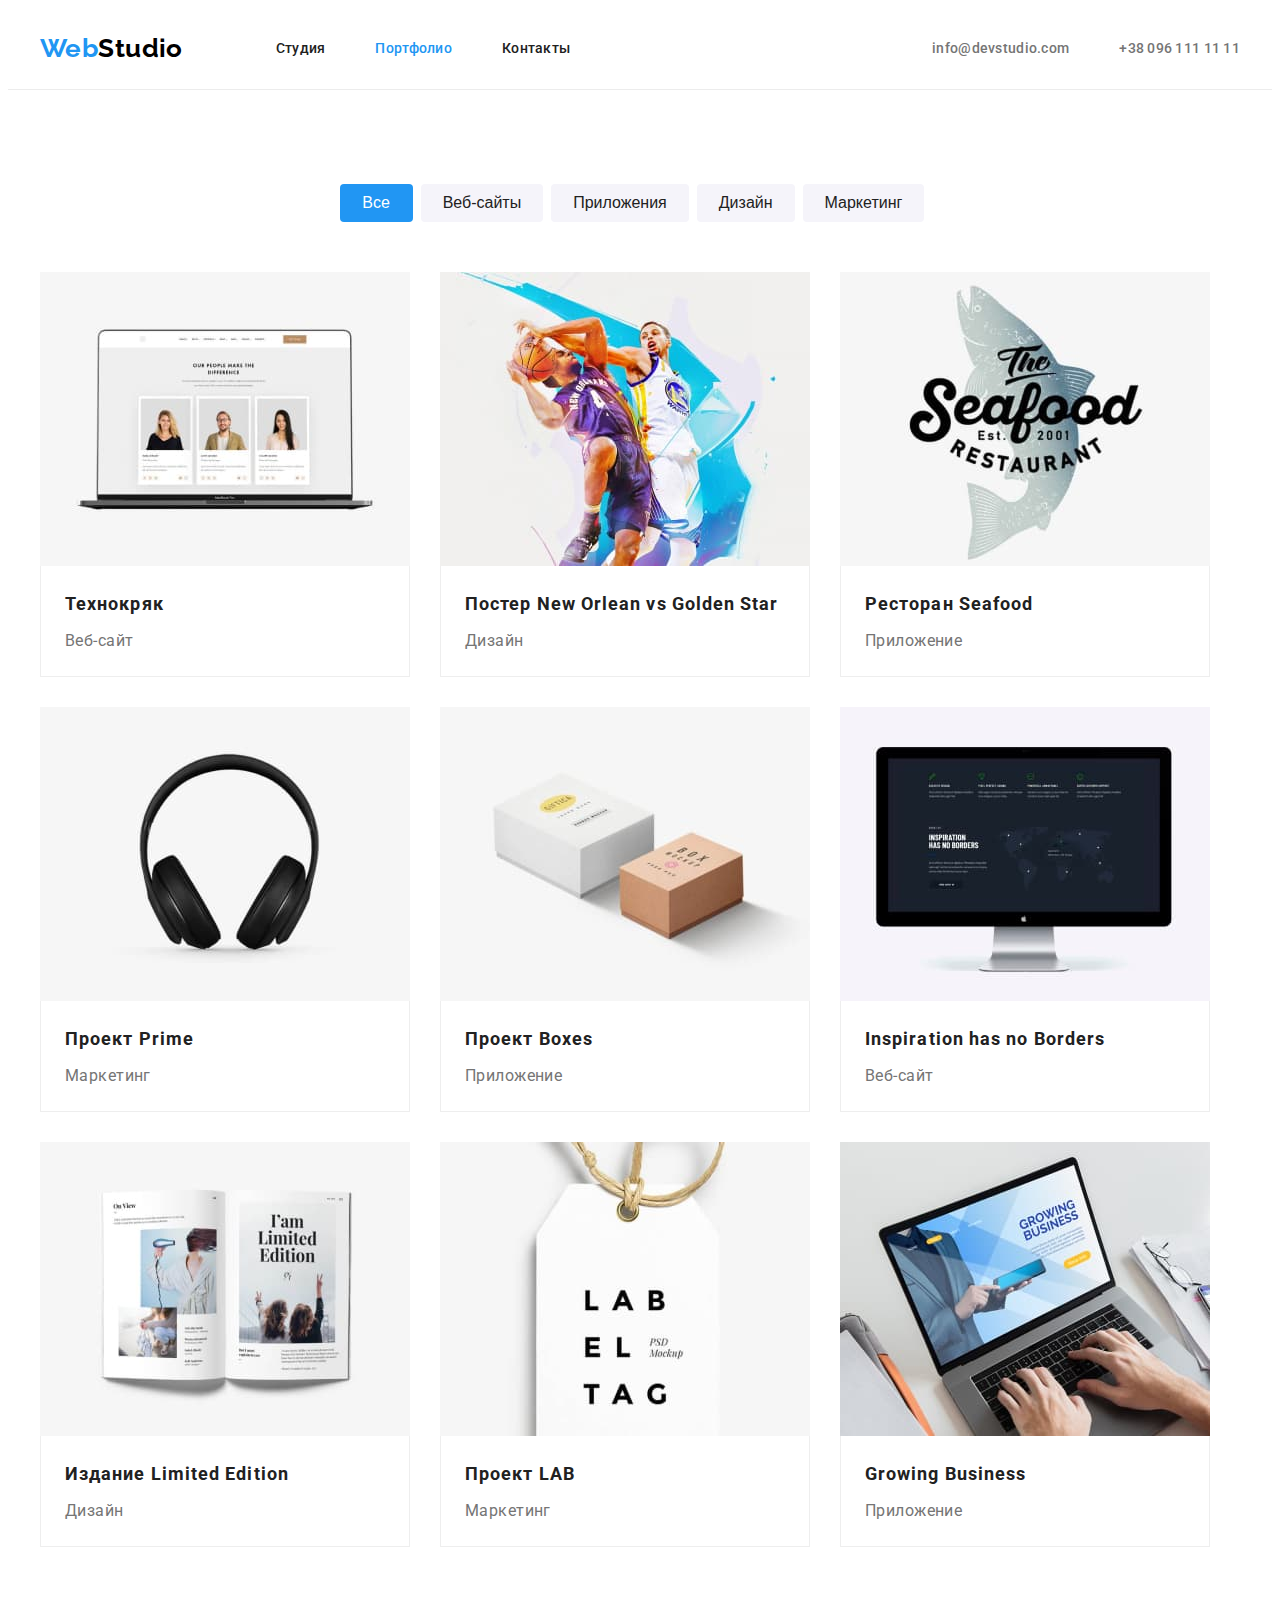
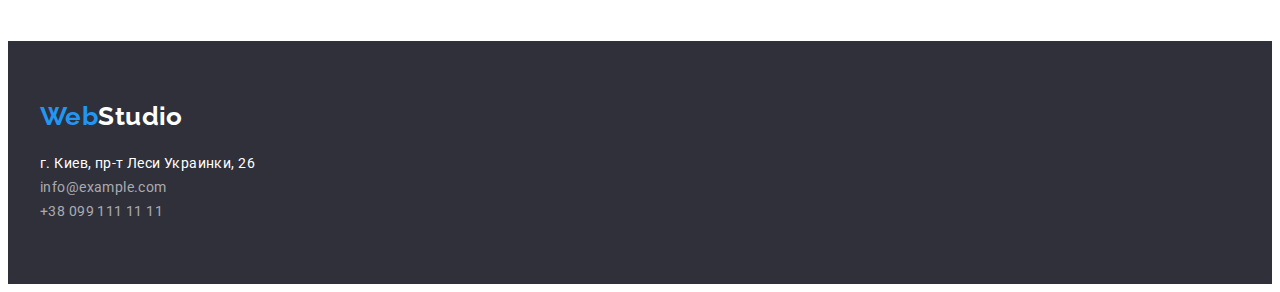
==== portfolio.html @ 03c6ef7c "Создание дз-4" ====
<!DOCTYPE html>
<html lang="ru">
  <head>
    <meta charset="UTF-8" />
    <meta http-equiv="X-UA-Compatible" content="IE=edge" />
    <meta name="viewport" content="width=device-width, initial-scale=1.0" />
    <title>Web Studio</title>
    <link
      rel="stylesheet"
      href="https://cdnjs.cloudflare.com/ajax/libs/modern-normalize/1.1.0/modern-normalize.min.css"
      integrity="sha512-wpPYUAdjBVSE4KJnH1VR1HeZfpl1ub8YT/NKx4PuQ5NmX2tKuGu6U/JRp5y+Y8XG2tV+wKQpNHVUX03MfMFn9Q=="
      crossorigin="anonymous"
      referrerpolicy="no-referrer"
    />
    <link
      href="https://fonts.googleapis.com/css2?family=Raleway:wght@700&family=Roboto:wght@400;500;700;900&display=swap"
      rel="stylesheet"
    />
    <link rel="stylesheet" href="./css/styles.css" />
  </head>
  <body>
    <header class="header">
      <div class="container header-container">
        <a href="" class="link logo header-logo"
          ><span class="logo span">Web</span>Studio</a
        >
        <nav>
          <ul class="list header-list">
            <li class="header-item">
              <a href="./index.html" class="link">Студия</a>
            </li>
            <li class="header-item">
              <a href="./portfolio.html" class="link current">Портфолио</a>
            </li>
            <li class="header-item"><a href="" class="link">Контакты</a></li>
          </ul>
        </nav>
        <ul class="list header-connect-list">
          <li class="header-connect-mail">
            <a href="mailto:info@devstudio.com" class="link mail-link"
              >info@devstudio.com</a
            >
          </li>
          <li class="header-connect-tel">
            <a href="tel:+380961111111" class="link tel-link"
              >+38 096 111 11 11</a
            >
          </li>
        </ul>
      </div>
    </header>
    <main>
      <section class="section portfolio">
        <div class="container">
          <ul class="list portfolio-list-btn">
            <li class="portfolio-btn">
              <button type="button" class="list-button">Все</button>
            </li>
            <li class="portfolio-btn">
              <button type="button" class="portfolio-button">Веб-сайты</button>
            </li>
            <li class="portfolio-btn">
              <button type="button" class="portfolio-button">Приложения</button>
            </li>
            <li class="portfolio-btn">
              <button type="button" class="portfolio-button">Дизайн</button>
            </li>
            <li class="portfolio-btn">
              <button type="button" class="portfolio-button">Маркетинг</button>
            </li>
          </ul>

          <h2 class="visually-hidden">Портфолио</h2>
          <ul class="list portfolio-list">
            <li class="portfolio-item">
              <a href="" class="link"
                ><img
                  src="./images/portfolio/portfolio1.jpg"
                  alt="Сайт"
                  width="370"
                />
                <div class="portfolio-container">
                  <h3 class="potfolio-title">Технокряк</h3>
                  <p class="portfolio-text">Веб-сайт</p>
                </div>
              </a>
            </li>
            <li class="portfolio-item">
              <a href="" class="link"
                ><img
                  src="./images/portfolio/portfolio2.jpg"
                  alt="Дизайн постера"
                  width="370"
                />
                <div class="portfolio-container">
                  <h3 class="potfolio-title">
                    Постер New Orlean vs Golden Star
                  </h3>
                  <p class="portfolio-text">Дизайн</p>
                </div>
              </a>
            </li>
            <li class="portfolio-item">
              <a href="" class="link"
                ><img
                  src="./images/portfolio/portfolio3.jpg"
                  alt="Дизайн ресторана"
                  width="370"
                />
                <div class="portfolio-container">
                  <h3 class="potfolio-title">Ресторан Seafood</h3>
                  <p class="portfolio-text">Приложение</p>
                </div>
              </a>
            </li>
            <li class="portfolio-item">
              <a href="" class="link">
                <img
                  src="./images/portfolio/portfolio4.jpg"
                  alt="Наушники"
                  width="370"
                />
                <div class="portfolio-container">
                  <h3 class="potfolio-title">Проект Prime</h3>
                  <p class="portfolio-text">Маркетинг</p>
                </div>
              </a>
            </li>
            <li class="portfolio-item">
              <a href="" class="link">
                <img
                  src="./images/portfolio/portfolio5.jpg"
                  alt="Коробки"
                  width="370"
                />
                <div class="portfolio-container">
                  <h3 class="potfolio-title">Проект Boxes</h3>
                  <p class="portfolio-text">Приложение</p>
                </div>
              </a>
            </li>
            <li class="portfolio-item">
              <a href="" class="link">
                <img
                  src="./images/portfolio/portfolio6.jpg"
                  alt="Приложение"
                  width="370"
                />
                <div class="portfolio-container">
                  <h3 class="potfolio-title">Inspiration has no Borders</h3>
                  <p class="portfolio-text">Веб-сайт</p>
                </div>
              </a>
            </li>
            <li class="portfolio-item">
              <a href="" class="link">
                <img
                  src="./images/portfolio/portfolio7.jpg"
                  alt="Журнал"
                  width="370"
                />
                <div class="portfolio-container">
                  <h3 class="potfolio-title">Издание Limited Edition</h3>
                  <p class="portfolio-text">Дизайн</p>
                </div>
              </a>
            </li>
            <li class="portfolio-item">
              <a href="" class="link">
                <img
                  src="./images/portfolio/portfolio8.jpg"
                  alt="Ярлык"
                  width="370"
                />
                <div class="portfolio-container">
                  <h3 class="potfolio-title">Проект LAB</h3>
                  <p class="portfolio-text">Маркетинг</p>
                </div>
              </a>
            </li>
            <li class="portfolio-item">
              <a href="" class="link">
                <img
                  src="./images/portfolio/portfolio9.jpg"
                  alt="Ноутбук"
                  width="370"
                />
                <div class="portfolio-container">
                  <h3 class="potfolio-title">Growing Business</h3>
                  <p class="portfolio-text">Приложение</p>
                </div>
              </a>
            </li>
          </ul>
        </div>
      </section>
    </main>

    <footer class="footer">
      <div class="container">
        <a href="" class="link logo-footer"
          ><span class="logo span">Web</span>Studio</a
        >
        <address class="adress">
          <p>г. Киев, пр-т Леси Украинки, 26</p>
          <ul class="list adress">
            <li>
              <a href="mailto:info@example.com" class="link adress-link"
                >info@example.com</a
              >
            </li>
            <li>
              <a href="tel:+380991111111" class="link adress-link"
                >+38 099 111 11 11</a
              >
            </li>
          </ul>
        </address>
      </div>
    </footer>
  </body>
</html>
---- css/styles.css ----
/* цвет основного текста #212121 */
/* вторичный цвет #757575 */
/* белый №FFFFFF */
/* акцент #2196F3 */
/* вторичный цвет фона #F5F4FA */

:root {
  --primary-text-color: #212121;
  --secondary-text-color: #757575;
  --accent-color: #2196f3;
  --primary-white-color: #ffffff;
  --first-bg-color: #2f303a;
  --secondary-bg-color: #f5f4fa;
}

p,
h1,
h2,
h3,
h4,
h5,
h6 {
  margin: 0;
}

ul {
  margin: 0;
  padding: 0;
}

body {
  background-color: var(--primary-white-color);
  color: var(--secondary-text-color);
  font-family: Roboto, sans-serif;
  letter-spacing: 0.03em;
  font-weight: 400;
  font-size: 14px;
  line-height: 1.5;
  text-align: left;
  vertical-align: top;
}

.container {
  width: 1200px;
  padding-left: 15px;
  padding-right: 15px;
  margin: 0 auto;
}

.header {
  border-bottom: 1px solid #ececec;
}

.header-container {
  display: flex;
  align-items: center;
}

.header-connect-list {
  display: flex;
  margin-left: auto;
}

.header-connect-mail {
  margin-right: 50px;
}

.header-logo {
  margin-right: 93px;
}

.header-list {
  display: flex;
}

.header-item:not(:last-child) {
  margin-right: 50px;
}

img {
  display: block;
}

.section {
  padding-top: 94px;
  padding-bottom: 94px;
}

/* Hero */
.hero {
  background-color: var(--first-bg-color);
  padding-top: 200px;
  padding-bottom: 200px;
}

.hero-title {
  color: var(--primary-white-color);
  font-weight: 900;
  font-size: 44px;
  line-height: 1.4;
  text-align: center;
  vertical-align: top;
  letter-spacing: 0.06em;
  text-transform: uppercase;
}

.hero-btn {
  color: var(--primary-white-color);
  background-color: var(--accent-color);
  cursor: pointer;
  min-width: 200px;
  min-height: 50px;
  border-radius: 4px;
  display: block;
  margin: 30px auto 0;
}

.hero-btn:hover,
.hero-btn:focus {
  background-color: #188ce8;
}
.list {
  list-style: none;
}

.link {
  text-decoration: none;
  color: var(--secondary-text-color);
}

/* .mail-link {
  margin-right: 50px;
} */
.mail-link,
.tel-link {
  font-weight: 500;
  line-height: 1.14;
  letter-spacing: 0.02em;
}

.mail-link:hover,
.mail-link:focus,
.tel-link:hover,
.tel-link:focus {
  color: var(--accent-color);
}

/* Logo */
.logo {
  color: #000000;
  font-family: Raleway, sans-serif;
  font-weight: 700;
  font-size: 26px;
  text-decoration: none;
  line-height: 1.2;
}
.logo.span {
  color: var(--accent-color);
}

/* Site nav */
.header-list .link {
  color: var(--primary-text-color);
  font-weight: 500;
  font-size: 14px;
  line-height: 1.2;
  letter-spacing: 0.02em;
  padding-top: 32px;
  padding-bottom: 32px;
  display: block;
}

.header-list .link:hover,
.header-list .link:focus,
.header-list .link:active {
  color: var(--accent-color);
  background-color: #fff;
}

.header-list .link.current {
  color: var(--accent-color);
}

/* Features */

.feature-list {
  display: flex;
}

.feature-item {
  width: 270px;
}
.feature-item:not(:last-child) {
  margin-right: 30px;
}

.feature-list .feature-title {
  color: var(--primary-text-color);
  font-weight: 700;
  font-size: 14px;
  line-height: 1.14;
  text-align: left;
  text-transform: uppercase;
  margin-bottom: 10px;
}

/* Examples */
.section-about {
  padding-top: 0;
  padding-bottom: 94px;
}

.about-list {
  display: flex;
  flex-wrap: wrap;
  margin-right: -30px;
}

.about-item {
  flex-basis: calc((100% - 3 * 30px) / 3);
  margin-right: 30px;
}

.about-title,
.team-title {
  color: var(--primary-text-color);
  font-weight: 700;
  font-size: 36px;
  line-height: 1.17;
  text-align: center;
  margin-bottom: 50px;
}

/* Team */

.team-list {
  display: flex;
  flex-wrap: wrap;
  margin-right: -30px;
}

.team-item {
  flex-basis: calc((100% - 4 * 30px) / 4);
  margin-right: 30px;
}
.team-title-people {
  font-weight: 500;
  font-size: 16px;
  line-height: 1.19;
  text-align: center;
  margin-bottom: 10px;
}

.container-team {
  padding-top: 30px;
  padding-bottom: 30px;
}

.team {
  color: var(--primary-text-color);
  background-color: var(--secondary-bg-color);
}

.team-text {
  color: var(--secondary-text-color);
  font-size: 16px;
  line-height: 1.19;
  text-align: center;
}

/* .team-title {
  text-align: center;
} */

/* Button */
.button {
  color: var(--primary-text-color);
  background-color: #f5f4fa;
  font-weight: 700;
  font-size: 16px;
  line-height: 1.9;
  text-align: center;
  vertical-align: middle;
  letter-spacing: 0.06em;
  cursor: pointer;
  min-width: 200px;
  min-height: 50px;
}

.button:hover,
.button:focus {
  color: var(--primary-white-color);
  background-color: var(--accent-color);
}

.list-button {
  color: var(--primary-white-color);
  background-color: var(--accent-color);
  font-weight: 500;
  font-size: 16px;
  line-height: 1.62;
  text-align: center;
  min-width: 73px;
  min-height: 38px;
  border-radius: 4px;
  border: none;
  padding: 6px 22px;
}

.portfolio-button {
  color: var(--primary-text-color);
  background-color: var(--secondary-bg-color);
  font-weight: 500;
  font-size: 16px;
  line-height: 1.62;
  text-align: center;
  min-width: 73px;
  min-height: 38px;
  border-radius: 4px;
  border: none;
  padding: 6px 22px;
}

.portfolio-button:hover,
.portfolio-button:focus {
  color: var(--primary-white-color);
  background-color: var(--accent-color);
}

/* Adress */
.footer {
  background-color: var(--first-bg-color);
  color: var(--primary-white-color);
  padding-top: 60px;
  padding-bottom: 60px;
}

.logo-footer {
  color: #fff;
  font-family: Raleway, sans-serif;
  font-weight: 700;
  font-size: 26px;
  text-decoration: none;
  line-height: 1.2;
}
span.logo.span {
  margin-bottom: 100px;
}
address {
  color: #ffffff;
  background-color: var(--first-bg-color);
  font-style: normal;
  margin-top: 20px;
}
.adress a {
  color: white;
  text-decoration: none;
}

a.adress-link {
  font-weight: 400;
  font-size: 14px;
  line-height: 1.71;
  text-align: left;
  color: rgba(255, 255, 255, 0.6);
}

address p {
  font-weight: 400;
  font-size: 14px;
  line-height: 1.71;
}

/* Portfolio */
.visually-hidden {
  position: absolute;
  white-space: nowrap;
  width: 1px;
  height: 1px;
  overflow: hidden;
  border: 0;
  padding: 0;
  clip: rect(0 0 0 0);
  clip-path: inset(50%);
  margin: -1px;
}

.portfolio-list-btn {
  display: flex;
  align-items: center;
  flex-wrap: wrap;
  margin-bottom: 50px;
  justify-content: center;
  flex-basis: calc((100% - 5 * 8px) / 5);
}

.portfolio-list-btn:not(:last-child) {
  margin-right: 8px;
}

.portfolio-btn {
  min-width: 73px;
  min-height: 38px;
  margin-right: 8px;
}

.portfolio-list {
  display: flex;
  align-items: center;
  flex-wrap: wrap;
  margin-right: -30px;
  margin-bottom: -30px;
}

.portfolio-item {
  margin-right: 30px;
  margin-bottom: 30px;
}

.portfolio-container {
  padding: 20px 24px;
  border-left: 1px solid #eeeeee;
  border-right: 1px solid #eeeeee;
  border-bottom: 1px solid #eeeeee;
}

.potfolio-title {
  font-weight: 700;
  font-size: 18px;
  line-height: 2;
  letter-spacing: 0.06em;
  color: var(--primary-text-color);
  margin-bottom: 4px;
}

.portfolio-text {
  font-size: 16px;
  line-height: 1.88;
  color: var(--secondary-text-color);
}
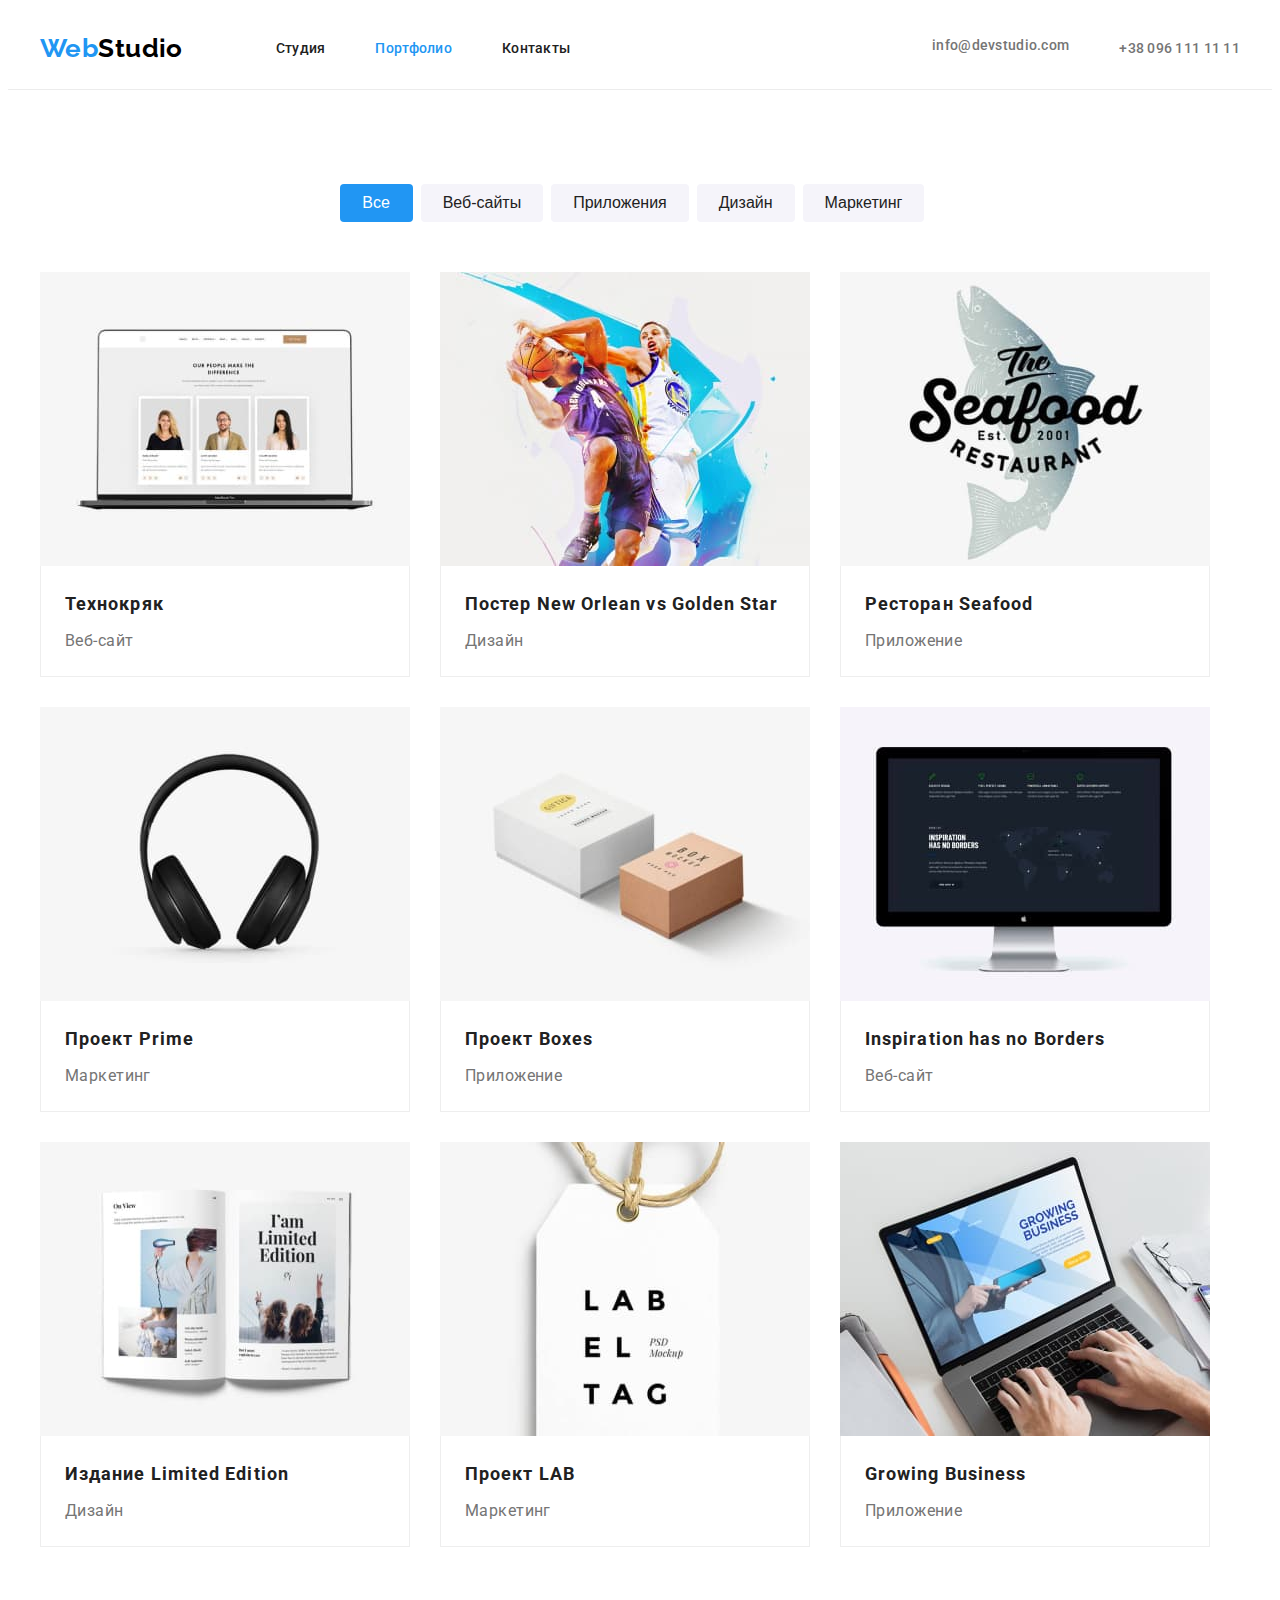
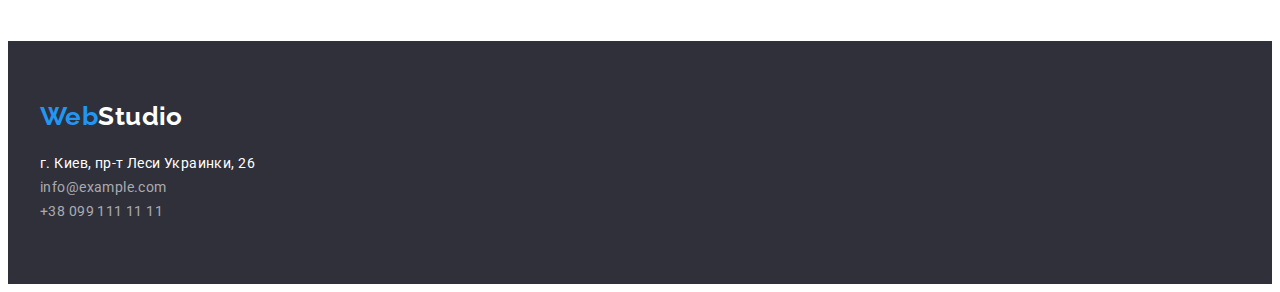
==== commit 79586663: "Проба вставить иконки" ====
--- a/portfolio.html
+++ b/portfolio.html
@@ -73,123 +73,141 @@
           <h2 class="visually-hidden">Портфолио</h2>
           <ul class="list portfolio-list">
             <li class="portfolio-item">
-              <a href="" class="link"
-                ><img
-                  src="./images/portfolio/portfolio1.jpg"
-                  alt="Сайт"
-                  width="370"
-                />
-                <div class="portfolio-container">
-                  <h3 class="potfolio-title">Технокряк</h3>
-                  <p class="portfolio-text">Веб-сайт</p>
-                </div>
-              </a>
-            </li>
-            <li class="portfolio-item">
-              <a href="" class="link"
-                ><img
-                  src="./images/portfolio/portfolio2.jpg"
-                  alt="Дизайн постера"
-                  width="370"
-                />
-                <div class="portfolio-container">
-                  <h3 class="potfolio-title">
-                    Постер New Orlean vs Golden Star
-                  </h3>
-                  <p class="portfolio-text">Дизайн</p>
-                </div>
-              </a>
-            </li>
-            <li class="portfolio-item">
-              <a href="" class="link"
-                ><img
-                  src="./images/portfolio/portfolio3.jpg"
-                  alt="Дизайн ресторана"
-                  width="370"
-                />
-                <div class="portfolio-container">
-                  <h3 class="potfolio-title">Ресторан Seafood</h3>
-                  <p class="portfolio-text">Приложение</p>
-                </div>
-              </a>
-            </li>
-            <li class="portfolio-item">
-              <a href="" class="link">
-                <img
-                  src="./images/portfolio/portfolio4.jpg"
-                  alt="Наушники"
-                  width="370"
-                />
-                <div class="portfolio-container">
-                  <h3 class="potfolio-title">Проект Prime</h3>
-                  <p class="portfolio-text">Маркетинг</p>
-                </div>
-              </a>
-            </li>
-            <li class="portfolio-item">
-              <a href="" class="link">
-                <img
-                  src="./images/portfolio/portfolio5.jpg"
-                  alt="Коробки"
-                  width="370"
-                />
-                <div class="portfolio-container">
-                  <h3 class="potfolio-title">Проект Boxes</h3>
-                  <p class="portfolio-text">Приложение</p>
-                </div>
-              </a>
-            </li>
-            <li class="portfolio-item">
-              <a href="" class="link">
-                <img
-                  src="./images/portfolio/portfolio6.jpg"
-                  alt="Приложение"
-                  width="370"
-                />
-                <div class="portfolio-container">
-                  <h3 class="potfolio-title">Inspiration has no Borders</h3>
-                  <p class="portfolio-text">Веб-сайт</p>
-                </div>
-              </a>
-            </li>
-            <li class="portfolio-item">
-              <a href="" class="link">
-                <img
-                  src="./images/portfolio/portfolio7.jpg"
-                  alt="Журнал"
-                  width="370"
-                />
-                <div class="portfolio-container">
-                  <h3 class="potfolio-title">Издание Limited Edition</h3>
-                  <p class="portfolio-text">Дизайн</p>
-                </div>
-              </a>
-            </li>
-            <li class="portfolio-item">
-              <a href="" class="link">
-                <img
-                  src="./images/portfolio/portfolio8.jpg"
-                  alt="Ярлык"
-                  width="370"
-                />
-                <div class="portfolio-container">
-                  <h3 class="potfolio-title">Проект LAB</h3>
-                  <p class="portfolio-text">Маркетинг</p>
-                </div>
-              </a>
-            </li>
-            <li class="portfolio-item">
-              <a href="" class="link">
-                <img
-                  src="./images/portfolio/portfolio9.jpg"
-                  alt="Ноутбук"
-                  width="370"
-                />
-                <div class="portfolio-container">
-                  <h3 class="potfolio-title">Growing Business</h3>
-                  <p class="portfolio-text">Приложение</p>
-                </div>
-              </a>
+              <div class="portfolio-container-bg">
+                <a href="" class="link"
+                  ><img
+                    src="./images/portfolio/portfolio1.jpg"
+                    alt="Сайт"
+                    width="370"
+                  />
+                  <div class="portfolio-container">
+                    <h3 class="potfolio-title">Технокряк</h3>
+                    <p class="portfolio-text">Веб-сайт</p>
+                  </div>
+                </a>
+              </div>
+            </li>
+            <li class="portfolio-item">
+              <div class="portfolio-container-bg">
+                <a href="" class="link"
+                  ><img
+                    src="./images/portfolio/portfolio2.jpg"
+                    alt="Дизайн постера"
+                    width="370"
+                  />
+                  <div class="portfolio-container">
+                    <h3 class="potfolio-title">
+                      Постер New Orlean vs Golden Star
+                    </h3>
+                    <p class="portfolio-text">Дизайн</p>
+                  </div>
+                </a>
+              </div>
+            </li>
+            <li class="portfolio-item">
+              <div class="portfolio-container-bg">
+                <a href="" class="link"
+                  ><img
+                    src="./images/portfolio/portfolio3.jpg"
+                    alt="Дизайн ресторана"
+                    width="370"
+                  />
+                  <div class="portfolio-container">
+                    <h3 class="potfolio-title">Ресторан Seafood</h3>
+                    <p class="portfolio-text">Приложение</p>
+                  </div>
+                </a>
+              </div>
+            </li>
+            <li class="portfolio-item">
+              <div class="portfolio-container-bg">
+                <a href="" class="link">
+                  <img
+                    src="./images/portfolio/portfolio4.jpg"
+                    alt="Наушники"
+                    width="370"
+                  />
+                  <div class="portfolio-container">
+                    <h3 class="potfolio-title">Проект Prime</h3>
+                    <p class="portfolio-text">Маркетинг</p>
+                  </div>
+                </a>
+              </div>
+            </li>
+            <li class="portfolio-item">
+              <div class="portfolio-container-bg">
+                <a href="" class="link">
+                  <img
+                    src="./images/portfolio/portfolio5.jpg"
+                    alt="Коробки"
+                    width="370"
+                  />
+                  <div class="portfolio-container">
+                    <h3 class="potfolio-title">Проект Boxes</h3>
+                    <p class="portfolio-text">Приложение</p>
+                  </div>
+                </a>
+              </div>
+            </li>
+            <li class="portfolio-item">
+              <div class="portfolio-container-bg">
+                <a href="" class="link">
+                  <img
+                    src="./images/portfolio/portfolio6.jpg"
+                    alt="Приложение"
+                    width="370"
+                  />
+                  <div class="portfolio-container">
+                    <h3 class="potfolio-title">Inspiration has no Borders</h3>
+                    <p class="portfolio-text">Веб-сайт</p>
+                  </div>
+                </a>
+              </div>
+            </li>
+            <li class="portfolio-item">
+              <div class="portfolio-container-bg">
+                <a href="" class="link">
+                  <img
+                    src="./images/portfolio/portfolio7.jpg"
+                    alt="Журнал"
+                    width="370"
+                  />
+                  <div class="portfolio-container">
+                    <h3 class="potfolio-title">Издание Limited Edition</h3>
+                    <p class="portfolio-text">Дизайн</p>
+                  </div>
+                </a>
+              </div>
+            </li>
+            <li class="portfolio-item">
+              <div class="portfolio-container-bg">
+                <a href="" class="link">
+                  <img
+                    src="./images/portfolio/portfolio8.jpg"
+                    alt="Ярлык"
+                    width="370"
+                  />
+                  <div class="portfolio-container">
+                    <h3 class="potfolio-title">Проект LAB</h3>
+                    <p class="portfolio-text">Маркетинг</p>
+                  </div>
+                </a>
+              </div>
+            </li>
+            <li class="portfolio-item">
+              <div class="portfolio-container-bg">
+                <a href="" class="link">
+                  <img
+                    src="./images/portfolio/portfolio9.jpg"
+                    alt="Ноутбук"
+                    width="370"
+                  />
+                  <div class="portfolio-container">
+                    <h3 class="potfolio-title">Growing Business</h3>
+                    <p class="portfolio-text">Приложение</p>
+                  </div>
+                </a>
+              </div>
             </li>
           </ul>
         </div>
--- a/css/styles.css
+++ b/css/styles.css
@@ -128,9 +128,10 @@
   color: var(--secondary-text-color);
 }
 
-/* .mail-link {
-  margin-right: 50px;
-} */
+.mail-link {
+  display: flex;
+  align-items: center;
+}
 .mail-link,
 .tel-link {
   font-weight: 500;
@@ -222,7 +223,8 @@
 }
 
 .about-title,
-.team-title {
+.team-title,
+.our-clients-title {
   color: var(--primary-text-color);
   font-weight: 700;
   font-size: 36px;
@@ -233,7 +235,8 @@
 
 /* Team */
 
-.team-list {
+.team-list,
+.our-clients-list {
   display: flex;
   flex-wrap: wrap;
   margin-right: -30px;
@@ -242,6 +245,10 @@
 .team-item {
   flex-basis: calc((100% - 4 * 30px) / 4);
   margin-right: 30px;
+  box-shadow: 0px 1px 3px rgb(0 0 0 / 12%), 0px 1px 1px rgb(0 0 0 / 14%),
+    0px 2px 1px rgb(0 0 0 / 20%);
+  border-radius: 0px 0px 4px 4px;
+  background: #ffffff;
 }
 .team-title-people {
   font-weight: 500;
@@ -307,6 +314,12 @@
   padding: 6px 22px;
 }
 
+.list-button:hover,
+.list-button:focus {
+  box-shadow: 0px 3px 1px rgba(0, 0, 0, 0.1), 0px 1px 2px rgba(0, 0, 0, 0.08),
+    0px 2px 2px rgba(0, 0, 0, 0.12);
+}
+
 .portfolio-button {
   color: var(--primary-text-color);
   background-color: var(--secondary-bg-color);
@@ -325,6 +338,8 @@
 .portfolio-button:focus {
   color: var(--primary-white-color);
   background-color: var(--accent-color);
+  box-shadow: 0px 3px 1px rgba(0, 0, 0, 0.1), 0px 1px 2px rgba(0, 0, 0, 0.08),
+    0px 2px 2px rgba(0, 0, 0, 0.12);
 }
 
 /* Adress */
@@ -415,7 +430,26 @@
 .portfolio-item {
   margin-right: 30px;
   margin-bottom: 30px;
-}
+  width: 370px;
+}
+
+.portfolio-container-bg {
+  background-color: #fff;
+  box-sizing: border-box;
+}
+
+.portfolio-container-bg:hover,
+.portfolio-container-bg:focus {
+  box-shadow: 0px 1px 1px rgba(0, 0, 0, 0.12), 0px 4px 4px rgba(0, 0, 0, 0.06),
+    1px 4px 6px rgba(0, 0, 0, 0.16);
+}
+
+/* .portfolio-item:hover,
+.portfolio-item:focus {
+  border: solid 1px #eeeeee;
+  box-shadow: inset 1px 4px 6px 0px #00000029, inset 0px 4px 4px 0px #0000000f,
+    inset 0px 1px 1px 0px #0000001f;
+} */
 
 .portfolio-container {
   padding: 20px 24px;
@@ -438,3 +472,59 @@
   line-height: 1.88;
   color: var(--secondary-text-color);
 }
+
+/* Our-clients */
+.our-clients {
+}
+.our-clients-title {
+}
+
+.our-clients-list {
+}
+
+.our-clients-item:not(:last-child) {
+  margin-right: 30px;
+}
+
+/* .icon {
+  display: inline-block;
+  width: 1em;
+  height: 1em;
+  stroke-width: 0;
+  stroke: currentColor;
+  fill: currentColor;
+}
+
+.icon:hover {
+  fill: #03a9f4;
+} */
+
+.header-connect-icon {
+  margin-right: 10px;
+  fill: currentColor;
+}
+
+.feature-icon-content {
+  width: 270px;
+  height: 120px;
+  border-radius: 4px;
+  background: var(--secondary-bg-color);
+  padding: 25px 100px;
+  margin-bottom: 30px;
+  display: flex;
+  justify-content: center;
+}
+.feature-icon {
+  width: 70px;
+  height: 70px;
+  justify-content: center;
+}
+
+.feature-icon-content:hover,
+.feature-icon-content:focus {
+  background: tomato;
+}
+
+.feature-icon-content:hover .feature-icon {
+  fill: red;
+}
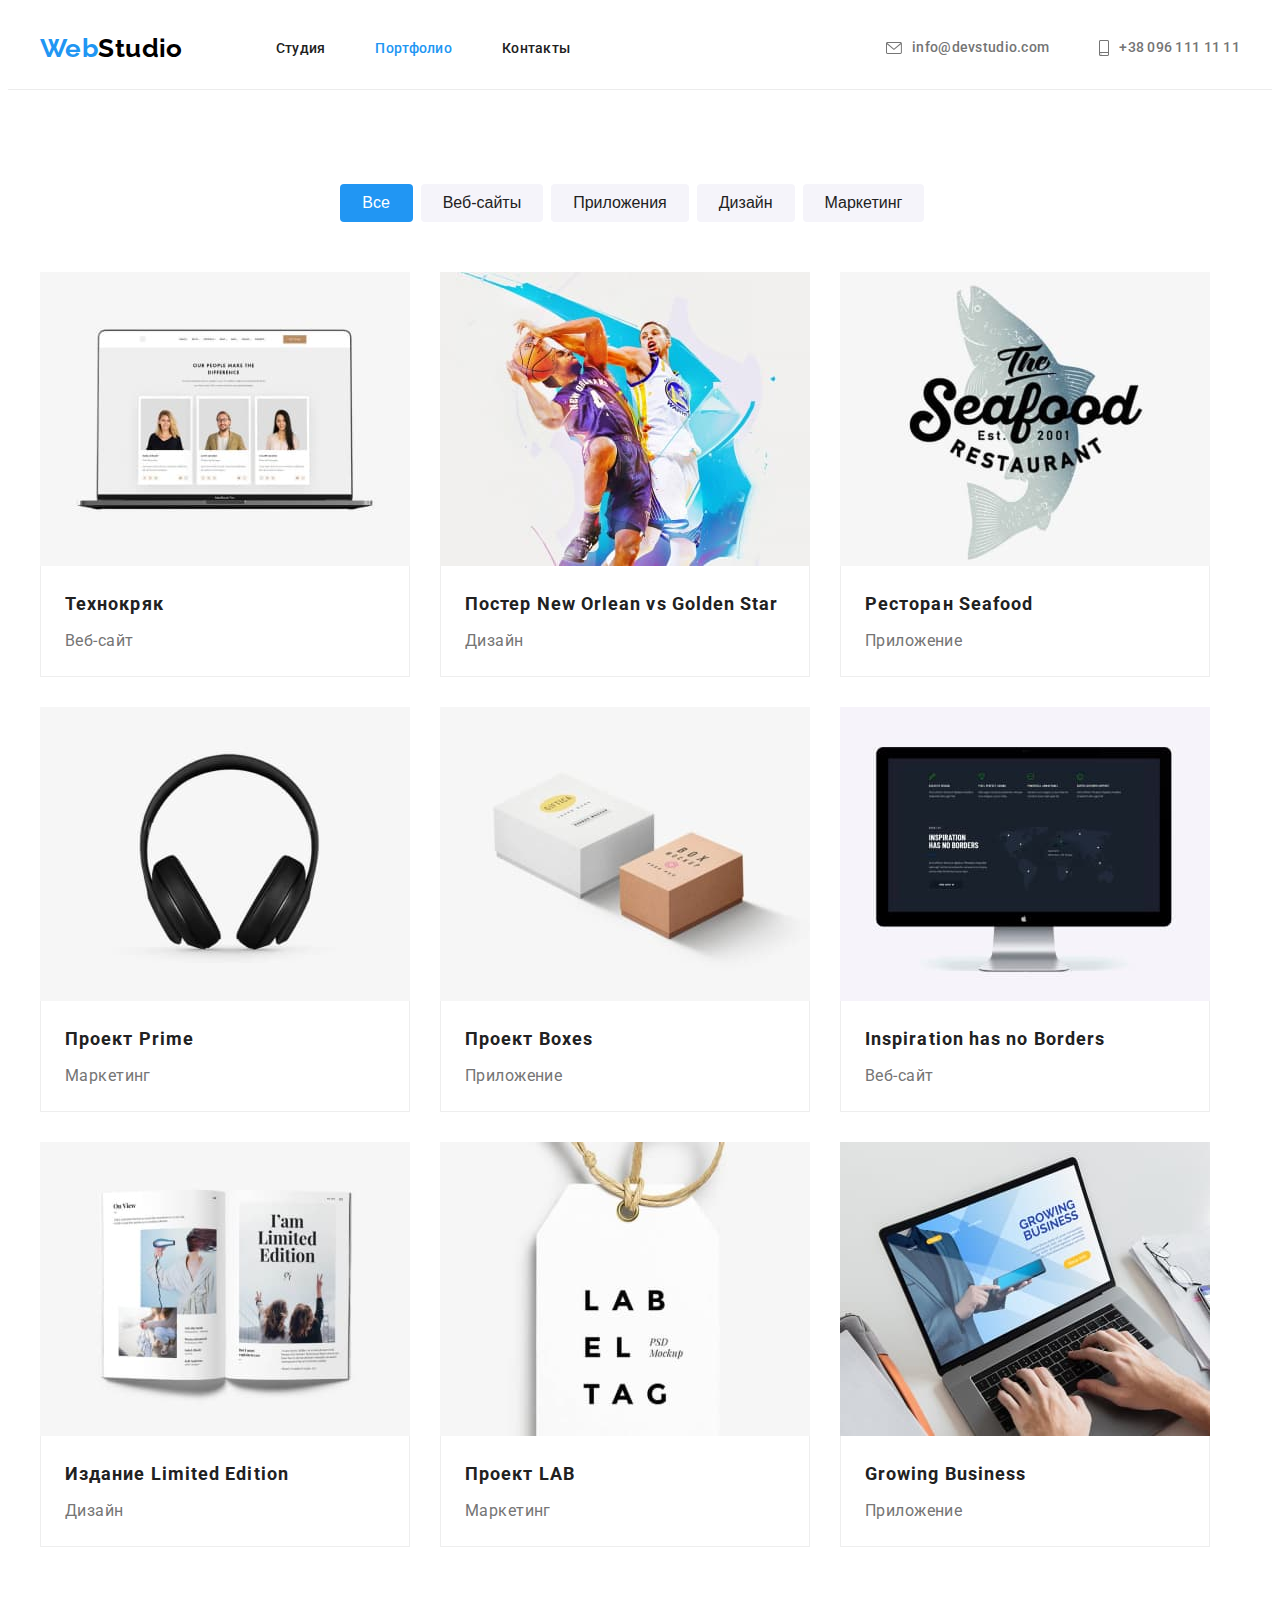
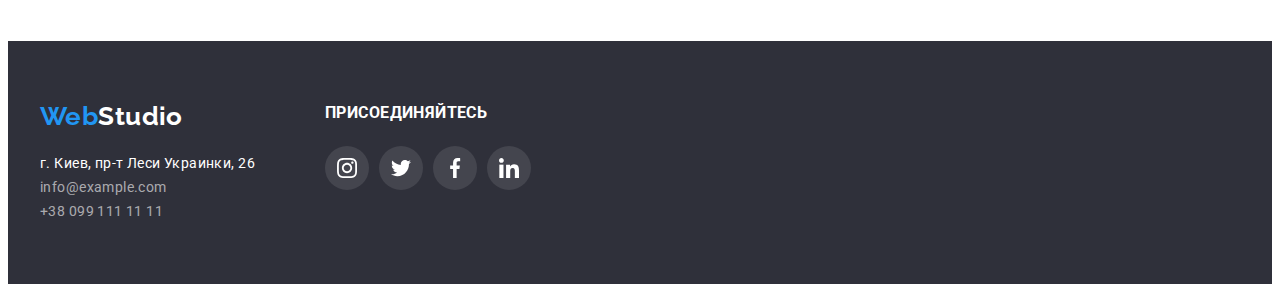
==== commit 16914b7d: "Создание спрайта, добавление SVG и фоновой картинки" ====
--- a/portfolio.html
+++ b/portfolio.html
@@ -37,14 +37,20 @@
         </nav>
         <ul class="list header-connect-list">
           <li class="header-connect-mail">
-            <a href="mailto:info@devstudio.com" class="link mail-link"
-              >info@devstudio.com</a
-            >
+            <a href="mailto:info@devstudio.com" class="link mail-link">
+              <svg class="icon mail-icon" width="16" height="12">
+                <use href="./images/sprite.svg#icon-envelope"></use>
+              </svg>
+              info@devstudio.com
+            </a>
           </li>
           <li class="header-connect-tel">
-            <a href="tel:+380961111111" class="link tel-link"
-              >+38 096 111 11 11</a
-            >
+            <a href="tel:+380961111111" class="link tel-link">
+              <svg class="icon tel-icon" width="10" height="16">
+                <use href="./images/sprite.svg#icon-smartphone"></use>
+              </svg>
+              +38 096 111 11 11
+            </a>
           </li>
         </ul>
       </div>
@@ -215,25 +221,60 @@
     </main>
 
     <footer class="footer">
-      <div class="container">
-        <a href="" class="link logo-footer"
-          ><span class="logo span">Web</span>Studio</a
-        >
-        <address class="adress">
-          <p>г. Киев, пр-т Леси Украинки, 26</p>
-          <ul class="list adress">
-            <li>
-              <a href="mailto:info@example.com" class="link adress-link"
-                >info@example.com</a
-              >
-            </li>
-            <li>
-              <a href="tel:+380991111111" class="link adress-link"
-                >+38 099 111 11 11</a
-              >
-            </li>
-          </ul>
-        </address>
+      <div class="container footer-container">
+        <div class="footer-container-left">
+          <a href="" class="link logo-footer"
+            ><span class="logo span">Web</span>Studio</a
+          >
+          <address class="adress">
+            <p>г. Киев, пр-т Леси Украинки, 26</p>
+            <ul class="list adress">
+              <li>
+                <a href="mailto:info@example.com" class="link adress-link"
+                  >info@example.com</a
+                >
+              </li>
+              <li>
+                <a href="tel:+380991111111" class="link adress-link"
+                  >+38 099 111 11 11</a
+                >
+              </li>
+            </ul>
+          </address>
+        </div>
+        <div class="footer-container-right">
+          <h3 class="footer-title">присоединяйтесь</h3>
+          <ul class="list footer-list">
+            <li class="footer-item">
+              <a href="" class="link footer-link"
+                ><svg class="icon footer-icon" width="20" height="20">
+                  <use href="./images/sprite.svg#icon-instagram2"></use>
+                </svg>
+              </a>
+            </li>
+            <li class="footer-item">
+              <a href="" class="link footer-link"
+                ><svg class="icon footer-icon" width="20" height="20">
+                  <use href="./images/sprite.svg#icon-twitter1"></use>
+                </svg>
+              </a>
+            </li>
+            <li class="footer-item">
+              <a href="" class="link footer-link"
+                ><svg class="icon footer-icon" width="20" height="20">
+                  <use href="./images/sprite.svg#icon-facebook1"></use>
+                </svg>
+              </a>
+            </li>
+            <li class="footer-item">
+              <a href="" class="link footer-link"
+                ><svg class="icon footer-icon" width="20" height="20">
+                  <use href="./images/sprite.svg#icon-linkedin1"></use>
+                </svg>
+              </a>
+            </li>
+          </ul>
+        </div>
       </div>
     </footer>
   </body>
--- a/css/styles.css
+++ b/css/styles.css
@@ -58,6 +58,7 @@
 
 .header-connect-list {
   display: flex;
+  align-items: center;
   margin-left: auto;
 }
 
@@ -71,6 +72,7 @@
 
 .header-list {
   display: flex;
+  align-items: baseline;
 }
 
 .header-item:not(:last-child) {
@@ -88,9 +90,23 @@
 
 /* Hero */
 .hero {
-  background-color: var(--first-bg-color);
+  background-image: linear-gradient(
+      to right,
+      rgba(47, 48, 58, 0.4),
+      rgba(47, 48, 58, 0.4)
+    ),
+    url(/images/background-img.png);
+  background-repeat: no-repeat;
+  background-position: center;
+  background-size: cover;
+  max-width: 1600px;
+  height: 600px;
   padding-top: 200px;
   padding-bottom: 200px;
+  background-color: #c4c4c4;
+}
+
+.hero-container {
 }
 
 .hero-title {
@@ -128,15 +144,13 @@
   color: var(--secondary-text-color);
 }
 
-.mail-link {
-  display: flex;
-  align-items: center;
-}
 .mail-link,
 .tel-link {
   font-weight: 500;
   line-height: 1.14;
   letter-spacing: 0.02em;
+  display: flex;
+  align-items: center;
 }
 
 .mail-link:hover,
@@ -261,6 +275,7 @@
 .container-team {
   padding-top: 30px;
   padding-bottom: 30px;
+  /* margin-bottom: 16px; */
 }
 
 .team {
@@ -273,6 +288,7 @@
   font-size: 16px;
   line-height: 1.19;
   text-align: center;
+  margin-bottom: 16px;
 }
 
 /* .team-title {
@@ -348,6 +364,8 @@
   color: var(--primary-white-color);
   padding-top: 60px;
   padding-bottom: 60px;
+  display: flex;
+  flex-direction: row;
 }
 
 .logo-footer {
@@ -474,17 +492,47 @@
 }
 
 /* Our-clients */
-.our-clients {
-}
-.our-clients-title {
+
+.our-clients-link {
+  width: 170px;
+  height: 92px;
+  background-color: #ffffff;
+  display: flex;
+  justify-content: center;
+  align-items: center;
+  border-radius: 4px;
+  border: 1px solid #afb1b8;
+  fill: #afb1b8;
+  padding: 16px 32px;
+}
+
+.our-clients-link:hover,
+.our-clients-link:focus {
+  fill: #2196f3;
+  border: 1px solid #2196f3;
 }
 
 .our-clients-list {
-}
+  display: flex;
+  justify-content: center;
+}
+
+/* .our-clients-link:not(:last-child) {
+  margin-right: 30px;
+} */
+
+/* .our-clients-item {
+  padding: 16px 32px;
+} */
 
 .our-clients-item:not(:last-child) {
   margin-right: 30px;
 }
+
+/* .our-clients-icon {
+    justify-content: center;
+    fill: #AFB1B8;
+} */
 
 /* .icon {
   display: inline-block;
@@ -493,15 +541,21 @@
   stroke-width: 0;
   stroke: currentColor;
   fill: currentColor;
-}
-
-.icon:hover {
+} */
+
+/* .icon:hover {
   fill: #03a9f4;
 } */
 
-.header-connect-icon {
+.mail-icon,
+.tel-icon {
   margin-right: 10px;
   fill: currentColor;
+}
+
+.mail-icon:hover,
+.tel-icon:hover {
+  fill: #2196f3;
 }
 
 .feature-icon-content {
@@ -511,20 +565,122 @@
   background: var(--secondary-bg-color);
   padding: 25px 100px;
   margin-bottom: 30px;
-  display: flex;
-  justify-content: center;
-}
-.feature-icon {
+}
+/* .feature-icon {
   width: 70px;
   height: 70px;
-  justify-content: center;
-}
-
-.feature-icon-content:hover,
-.feature-icon-content:focus {
-  background: tomato;
-}
-
-.feature-icon-content:hover .feature-icon {
-  fill: red;
-}
+} */
+
+.social-links {
+  display: flex;
+  justify-content: center;
+  align-items: center;
+  fill: #afb1b8;
+}
+
+.social-links-list {
+  display: flex;
+  flex-wrap: wrap;
+  fill: currentColor;
+}
+
+.team-link {
+  width: 44px;
+  height: 44px;
+  background-color: #ffffff;
+  display: flex;
+  justify-content: center;
+  align-items: center;
+  border-radius: 50%;
+  color: #afb1b8;
+}
+.team-link:hover,
+.team-link:focus {
+  background: #2196f3;
+  box-shadow: 0 4px 4px 0px rgba(0, 0, 0, 0.25);
+  /* fill: #fff; */
+}
+
+.team-list-icon {
+  display: flex;
+  justify-content: center;
+}
+
+.item-icon {
+  width: 44px;
+  height: 44px;
+  justify-content: center;
+}
+
+.team-icon:hover,
+.footer-icon:hover {
+  fill: #fff;
+}
+
+.item-icon:not(:last-child) {
+  margin-right: 10px;
+}
+
+.team-icon {
+  fill: #afb1b8;
+}
+
+.team-list,
+.our-clients-list {
+  display: flex;
+  flex-wrap: wrap;
+  margin-right: -30px;
+}
+
+.team-item {
+  flex-basis: calc((100% - 4 * 30px) / 4);
+  margin-right: 30px;
+  box-shadow: 0px 1px 3px rgb(0 0 0 / 12%), 0px 1px 1px rgb(0 0 0 / 14%),
+    0px 2px 1px rgb(0 0 0 / 20%);
+  border-radius: 0px 0px 4px 4px;
+  background: #ffffff;
+}
+
+.footer-container {
+  display: flex;
+  flex-wrap: wrap;
+}
+
+.footer-container-left {
+  margin-right: 70px;
+}
+
+.footer-title {
+  font-weight: 700;
+  text-transform: uppercase;
+  color: var(--primary-white-color);
+  margin-bottom: 20px;
+}
+
+.footer-list {
+  display: flex;
+}
+
+.footer-item:not(:last-child) {
+  margin-right: 10px;
+}
+
+.footer-icon {
+  fill: #ffffff;
+}
+
+.footer-link {
+  width: 44px;
+  height: 44px;
+  background-color: rgba(255, 255, 255, 0.1);
+  display: flex;
+  justify-content: center;
+  align-items: center;
+  border-radius: 50%;
+  color: #afb1b8;
+}
+
+.footer-link:hover,
+.footer-link:focus {
+  background-color: #2196f3;
+}
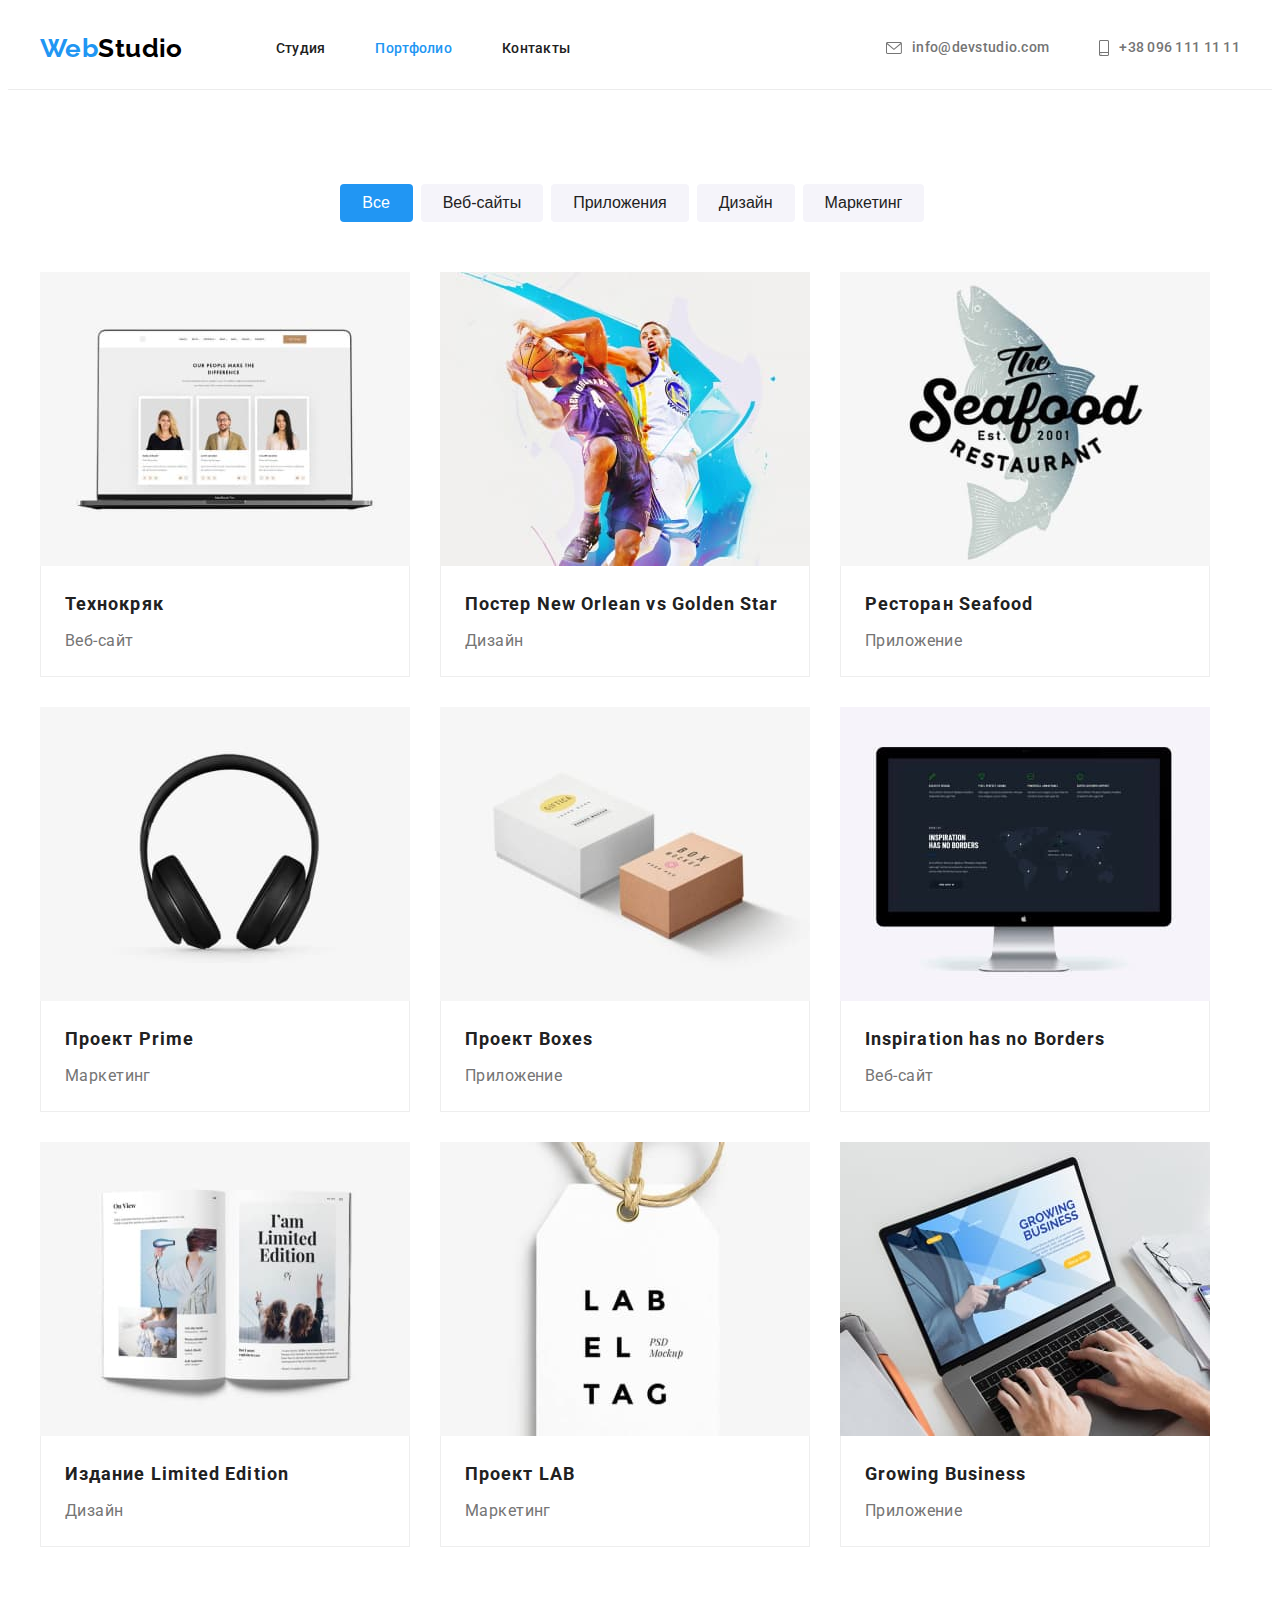
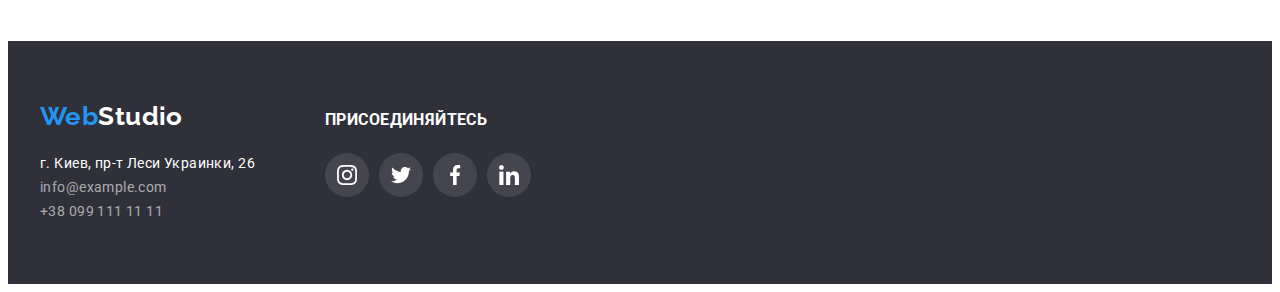
==== commit 2f48594f: "Правка макета после проверки ментора" ====
--- a/portfolio.html
+++ b/portfolio.html
@@ -79,141 +79,123 @@
           <h2 class="visually-hidden">Портфолио</h2>
           <ul class="list portfolio-list">
             <li class="portfolio-item">
-              <div class="portfolio-container-bg">
-                <a href="" class="link"
-                  ><img
-                    src="./images/portfolio/portfolio1.jpg"
-                    alt="Сайт"
-                    width="370"
-                  />
-                  <div class="portfolio-container">
-                    <h3 class="potfolio-title">Технокряк</h3>
-                    <p class="portfolio-text">Веб-сайт</p>
-                  </div>
-                </a>
-              </div>
-            </li>
-            <li class="portfolio-item">
-              <div class="portfolio-container-bg">
-                <a href="" class="link"
-                  ><img
-                    src="./images/portfolio/portfolio2.jpg"
-                    alt="Дизайн постера"
-                    width="370"
-                  />
-                  <div class="portfolio-container">
-                    <h3 class="potfolio-title">
-                      Постер New Orlean vs Golden Star
-                    </h3>
-                    <p class="portfolio-text">Дизайн</p>
-                  </div>
-                </a>
-              </div>
-            </li>
-            <li class="portfolio-item">
-              <div class="portfolio-container-bg">
-                <a href="" class="link"
-                  ><img
-                    src="./images/portfolio/portfolio3.jpg"
-                    alt="Дизайн ресторана"
-                    width="370"
-                  />
-                  <div class="portfolio-container">
-                    <h3 class="potfolio-title">Ресторан Seafood</h3>
-                    <p class="portfolio-text">Приложение</p>
-                  </div>
-                </a>
-              </div>
-            </li>
-            <li class="portfolio-item">
-              <div class="portfolio-container-bg">
-                <a href="" class="link">
-                  <img
-                    src="./images/portfolio/portfolio4.jpg"
-                    alt="Наушники"
-                    width="370"
-                  />
-                  <div class="portfolio-container">
-                    <h3 class="potfolio-title">Проект Prime</h3>
-                    <p class="portfolio-text">Маркетинг</p>
-                  </div>
-                </a>
-              </div>
-            </li>
-            <li class="portfolio-item">
-              <div class="portfolio-container-bg">
-                <a href="" class="link">
-                  <img
-                    src="./images/portfolio/portfolio5.jpg"
-                    alt="Коробки"
-                    width="370"
-                  />
-                  <div class="portfolio-container">
-                    <h3 class="potfolio-title">Проект Boxes</h3>
-                    <p class="portfolio-text">Приложение</p>
-                  </div>
-                </a>
-              </div>
-            </li>
-            <li class="portfolio-item">
-              <div class="portfolio-container-bg">
-                <a href="" class="link">
-                  <img
-                    src="./images/portfolio/portfolio6.jpg"
-                    alt="Приложение"
-                    width="370"
-                  />
-                  <div class="portfolio-container">
-                    <h3 class="potfolio-title">Inspiration has no Borders</h3>
-                    <p class="portfolio-text">Веб-сайт</p>
-                  </div>
-                </a>
-              </div>
-            </li>
-            <li class="portfolio-item">
-              <div class="portfolio-container-bg">
-                <a href="" class="link">
-                  <img
-                    src="./images/portfolio/portfolio7.jpg"
-                    alt="Журнал"
-                    width="370"
-                  />
-                  <div class="portfolio-container">
-                    <h3 class="potfolio-title">Издание Limited Edition</h3>
-                    <p class="portfolio-text">Дизайн</p>
-                  </div>
-                </a>
-              </div>
-            </li>
-            <li class="portfolio-item">
-              <div class="portfolio-container-bg">
-                <a href="" class="link">
-                  <img
-                    src="./images/portfolio/portfolio8.jpg"
-                    alt="Ярлык"
-                    width="370"
-                  />
-                  <div class="portfolio-container">
-                    <h3 class="potfolio-title">Проект LAB</h3>
-                    <p class="portfolio-text">Маркетинг</p>
-                  </div>
-                </a>
-              </div>
-            </li>
-            <li class="portfolio-item">
-              <div class="portfolio-container-bg">
-                <a href="" class="link">
-                  <img
-                    src="./images/portfolio/portfolio9.jpg"
-                    alt="Ноутбук"
-                    width="370"
-                  />
-                  <div class="portfolio-container">
-                    <h3 class="potfolio-title">Growing Business</h3>
-                    <p class="portfolio-text">Приложение</p>
-                  </div>
-                </a>
-              </div>
+              <a href="" class="link portfolio-link"
+                ><img
+                  src="./images/portfolio/portfolio1.jpg"
+                  alt="Сайт"
+                  width="370"
+                />
+                <div class="portfolio-container">
+                  <h3 class="potfolio-title">Технокряк</h3>
+                  <p class="portfolio-text">Веб-сайт</p>
+                </div>
+              </a>
+            </li>
+            <li class="portfolio-item">
+              <a href="" class="link portfolio-link"
+                ><img
+                  src="./images/portfolio/portfolio2.jpg"
+                  alt="Дизайн постера"
+                  width="370"
+                />
+                <div class="portfolio-container">
+                  <h3 class="potfolio-title">
+                    Постер New Orlean vs Golden Star
+                  </h3>
+                  <p class="portfolio-text">Дизайн</p>
+                </div>
+              </a>
+            </li>
+            <li class="portfolio-item">
+              <a href="" class="link portfolio-link"
+                ><img
+                  src="./images/portfolio/portfolio3.jpg"
+                  alt="Дизайн ресторана"
+                  width="370"
+                />
+                <div class="portfolio-container">
+                  <h3 class="potfolio-title">Ресторан Seafood</h3>
+                  <p class="portfolio-text">Приложение</p>
+                </div>
+              </a>
+            </li>
+            <li class="portfolio-item">
+              <a href="" class="link portfolio-link">
+                <img
+                  src="./images/portfolio/portfolio4.jpg"
+                  alt="Наушники"
+                  width="370"
+                />
+                <div class="portfolio-container">
+                  <h3 class="potfolio-title">Проект Prime</h3>
+                  <p class="portfolio-text">Маркетинг</p>
+                </div>
+              </a>
+            </li>
+            <li class="portfolio-item">
+              <a href="" class="link portfolio-link">
+                <img
+                  src="./images/portfolio/portfolio5.jpg"
+                  alt="Коробки"
+                  width="370"
+                />
+                <div class="portfolio-container">
+                  <h3 class="potfolio-title">Проект Boxes</h3>
+                  <p class="portfolio-text">Приложение</p>
+                </div>
+              </a>
+            </li>
+            <li class="portfolio-item">
+              <a href="" class="link portfolio-link">
+                <img
+                  src="./images/portfolio/portfolio6.jpg"
+                  alt="Приложение"
+                  width="370"
+                />
+                <div class="portfolio-container">
+                  <h3 class="potfolio-title">Inspiration has no Borders</h3>
+                  <p class="portfolio-text">Веб-сайт</p>
+                </div>
+              </a>
+            </li>
+            <li class="portfolio-item">
+              <a href="" class="link portfolio-link">
+                <img
+                  src="./images/portfolio/portfolio7.jpg"
+                  alt="Журнал"
+                  width="370"
+                />
+                <div class="portfolio-container">
+                  <h3 class="potfolio-title">Издание Limited Edition</h3>
+                  <p class="portfolio-text">Дизайн</p>
+                </div>
+              </a>
+            </li>
+            <li class="portfolio-item">
+              <a href="" class="link portfolio-link">
+                <img
+                  src="./images/portfolio/portfolio8.jpg"
+                  alt="Ярлык"
+                  width="370"
+                />
+                <div class="portfolio-container">
+                  <h3 class="potfolio-title">Проект LAB</h3>
+                  <p class="portfolio-text">Маркетинг</p>
+                </div>
+              </a>
+            </li>
+            <li class="portfolio-item">
+              <a href="" class="link portfolio-link">
+                <img
+                  src="./images/portfolio/portfolio9.jpg"
+                  alt="Ноутбук"
+                  width="370"
+                />
+                <div class="portfolio-container">
+                  <h3 class="potfolio-title">Growing Business</h3>
+                  <p class="portfolio-text">Приложение</p>
+                </div>
+              </a>
             </li>
           </ul>
         </div>
--- a/css/styles.css
+++ b/css/styles.css
@@ -95,18 +95,15 @@
       rgba(47, 48, 58, 0.4),
       rgba(47, 48, 58, 0.4)
     ),
-    url(/images/background-img.png);
+    url(../images/background-img.png);
   background-repeat: no-repeat;
   background-position: center;
   background-size: cover;
   max-width: 1600px;
-  height: 600px;
+  margin: 0 auto;
   padding-top: 200px;
   padding-bottom: 200px;
   background-color: #c4c4c4;
-}
-
-.hero-container {
 }
 
 .hero-title {
@@ -248,13 +245,6 @@
 }
 
 /* Team */
-
-.team-list,
-.our-clients-list {
-  display: flex;
-  flex-wrap: wrap;
-  margin-right: -30px;
-}
 
 .team-item {
   flex-basis: calc((100% - 4 * 30px) / 4);
@@ -449,15 +439,19 @@
   margin-right: 30px;
   margin-bottom: 30px;
   width: 370px;
-}
-
-.portfolio-container-bg {
   background-color: #fff;
-  box-sizing: border-box;
-}
-
-.portfolio-container-bg:hover,
-.portfolio-container-bg:focus {
+}
+
+/* .portfolio-link {
+  border: 1px solid #eeeeee;
+} */
+
+.portfolio-link {
+  display: block;
+  align-items: center;
+}
+.portfolio-link:hover,
+.portfolio-link:focus {
   box-shadow: 0px 1px 1px rgba(0, 0, 0, 0.12), 0px 4px 4px rgba(0, 0, 0, 0.06),
     1px 4px 6px rgba(0, 0, 0, 0.16);
 }
@@ -503,7 +497,6 @@
   border-radius: 4px;
   border: 1px solid #afb1b8;
   fill: #afb1b8;
-  padding: 16px 32px;
 }
 
 .our-clients-link:hover,
@@ -553,17 +546,19 @@
   fill: currentColor;
 }
 
-.mail-icon:hover,
+/* .mail-icon:hover,
 .tel-icon:hover {
-  fill: #2196f3;
-}
+  fill: var(--accent-color);
+} */
 
 .feature-icon-content {
   width: 270px;
   height: 120px;
   border-radius: 4px;
   background: var(--secondary-bg-color);
-  padding: 25px 100px;
+  display: flex;
+  align-items: center;
+  justify-content: center;
   margin-bottom: 30px;
 }
 /* .feature-icon {
@@ -594,11 +589,18 @@
   border-radius: 50%;
   color: #afb1b8;
 }
+
 .team-link:hover,
-.team-link:focus {
-  background: #2196f3;
+.team-link:focus,
+.team-link:active {
+  background: var(--accent-color);
+  color: var(--primary-white-color);
   box-shadow: 0 4px 4px 0px rgba(0, 0, 0, 0.25);
   /* fill: #fff; */
+}
+
+.team-icon {
+  fill: currentColor;
 }
 
 .team-list-icon {
@@ -612,21 +614,16 @@
   justify-content: center;
 }
 
-.team-icon:hover,
+/* .team-icon:hover,
 .footer-icon:hover {
   fill: #fff;
-}
+} */
 
 .item-icon:not(:last-child) {
   margin-right: 10px;
 }
 
-.team-icon {
-  fill: #afb1b8;
-}
-
-.team-list,
-.our-clients-list {
+.team-list {
   display: flex;
   flex-wrap: wrap;
   margin-right: -30px;
@@ -644,6 +641,7 @@
 .footer-container {
   display: flex;
   flex-wrap: wrap;
+  align-items: baseline;
 }
 
 .footer-container-left {
